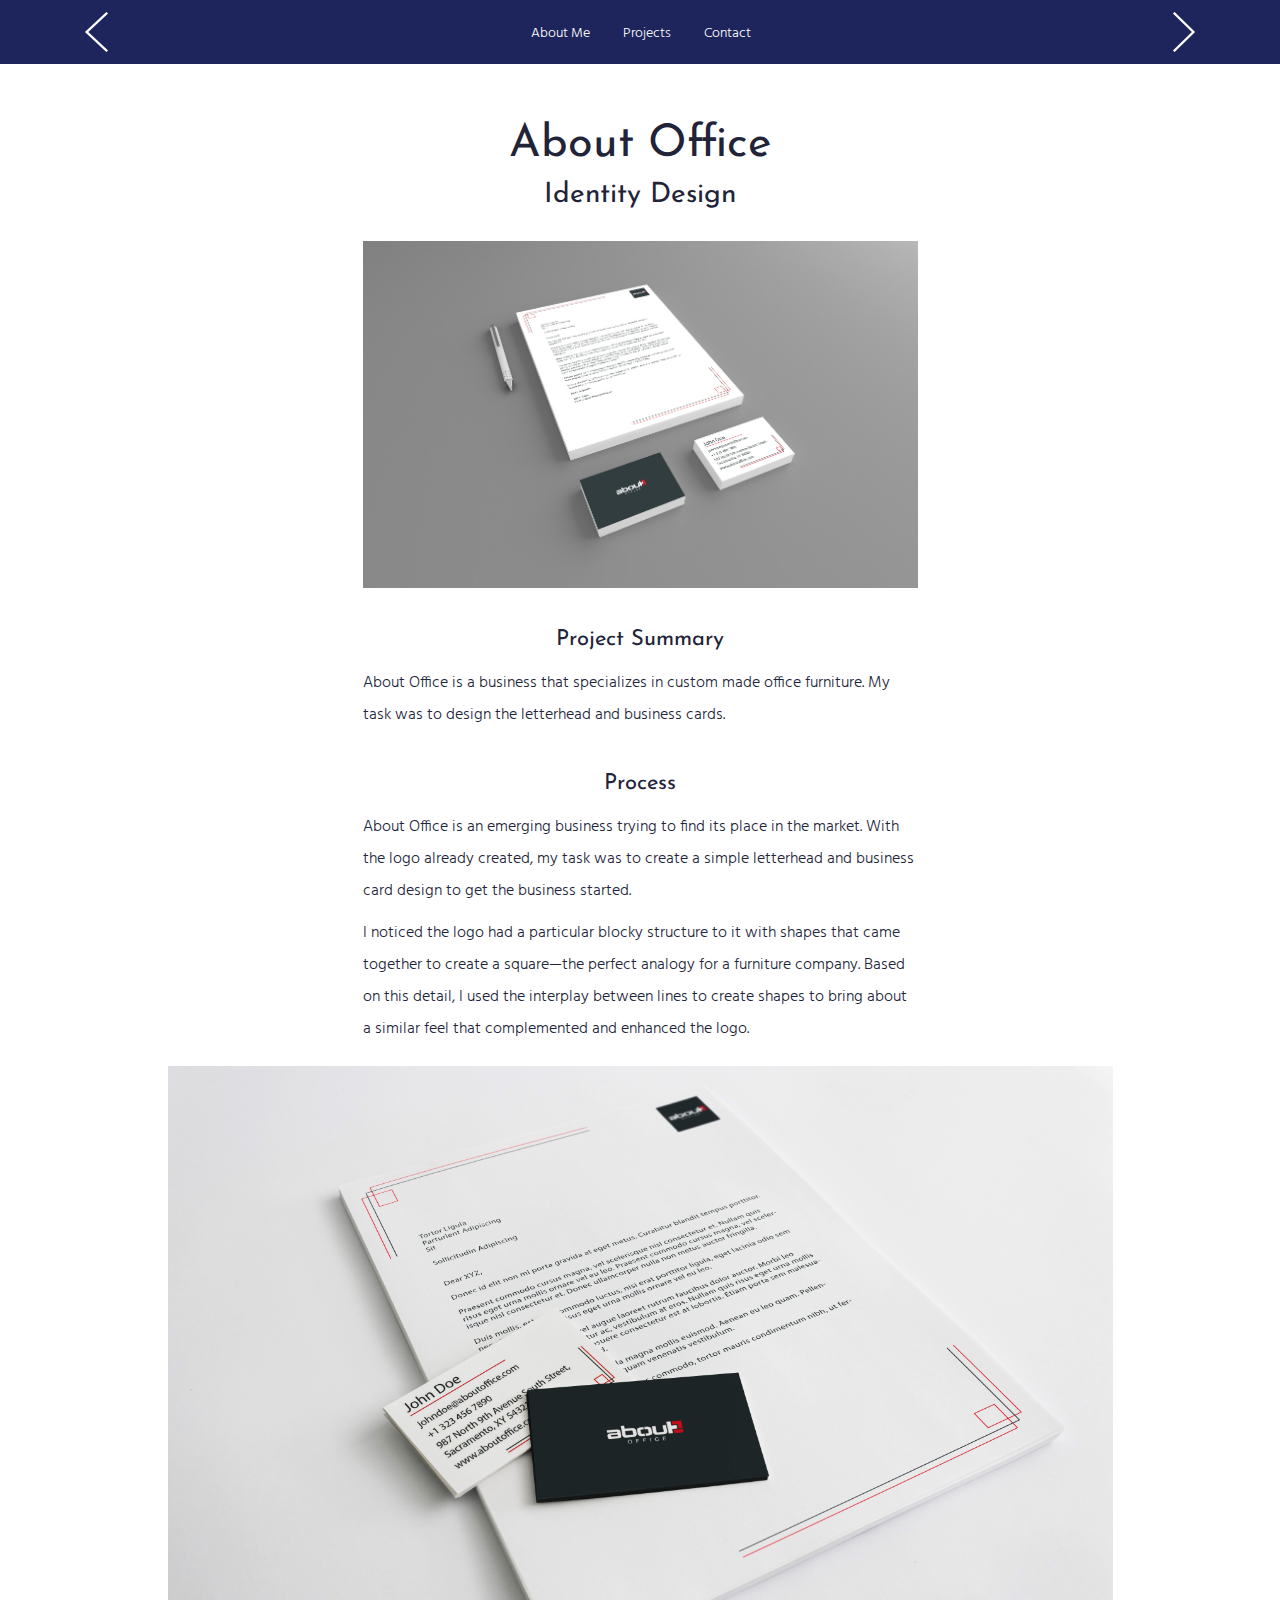
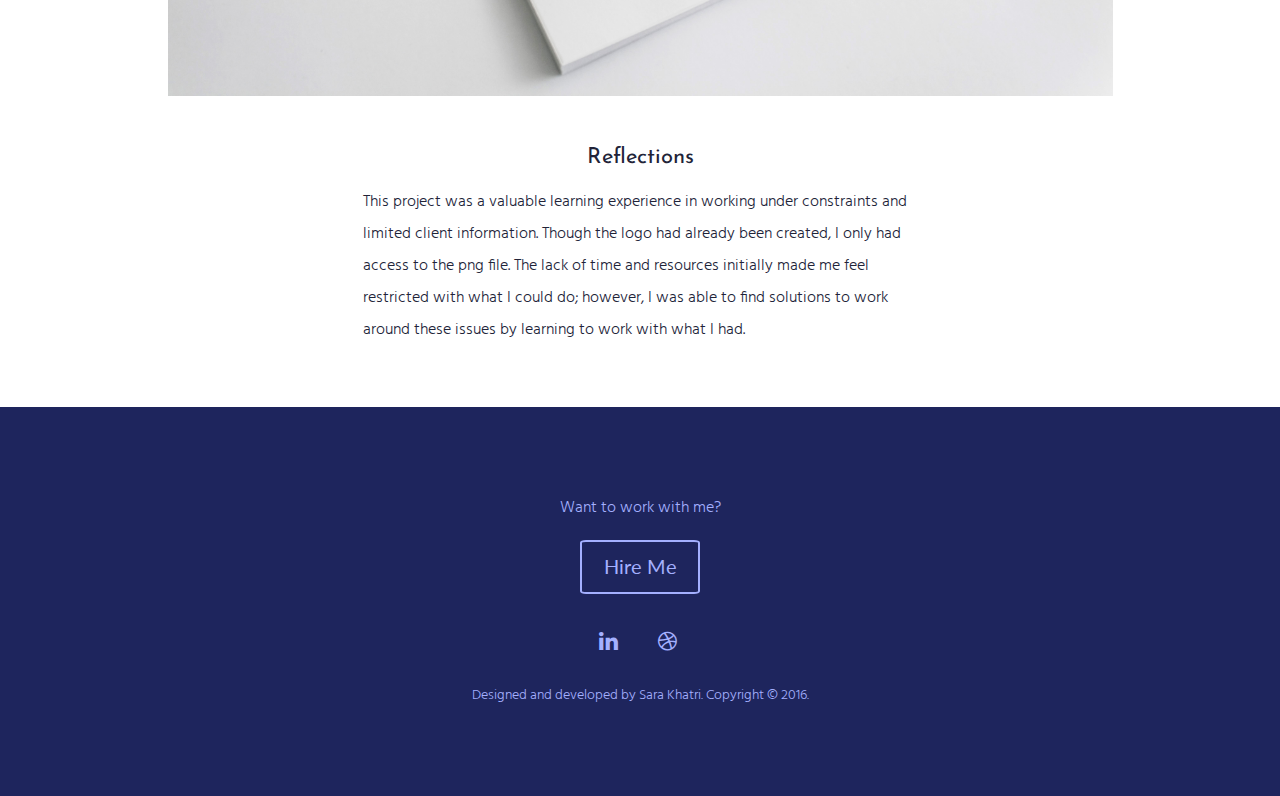
==== about-office.html @ b8f34805 "new project" ====
<!DOCTYPE html>
<html lang="en">

<head>

    <meta charset="utf-8">
    <meta http-equiv="X-UA-Compatible" content="IE=edge">
    <meta name="viewport" content="width=device-width, initial-scale=1">
    <meta name="description" content="Sara Khatri Portfolio">
    <meta name="author" content="Sara Khatri">
    <meta name="keywords" content="mobile design project, web design project, web design, mobile design, UX design, UI design, mobile designer portfolio, web designer portfolio, UX designer portfolio, visual design, branding and identity, product design, UX design, UI design">

    <title>Sara Khatri | About Office</title>

    <!-- Bootstrap Core CSS - Uses Bootswatch Flatly Theme: http://bootswatch.com/flatly/ -->
    <link href="css/bootstrap.min.css" rel="stylesheet">

    <!-- Custom CSS -->
    <link href="css/styles.css" rel="stylesheet">

    <!-- Portfolio Icon
   –––––––––––––––––––––––––––––––––––––––––––––––––– -->
    <link rel="shortcut icon" type="image/x-icon" href="img/favicon.ico">

    <!-- Custom Fonts -->
    <link href="font-awesome/css/font-awesome.min.css" rel="stylesheet" type="text/css">
    <link href='https://fonts.googleapis.com/css?family=Josefin+Sans:400,600,400italic,600italic,700,700italic,300italic,300,100italic,100' rel='stylesheet' type='text/css'>
    <link href='https://fonts.googleapis.com/css?family=Hind:400,300,500,600,700' rel='stylesheet' type='text/css'>

    <!-- HTML5 Shim and Respond.js IE8 support of HTML5 elements and media queries -->
    <!-- WARNING: Respond.js doesn't work if you view the page via file:// -->
    <!--[if lt IE 9]>
        <script src="https://oss.maxcdn.com/libs/html5shiv/3.7.0/html5shiv.js"></script>
        <script src="https://oss.maxcdn.com/libs/respond.js/1.4.2/respond.min.js"></script>
    <![endif]-->

</head>

<body id="page-top">

     <nav class="navbar navbar-default navbar-fixed-top" id="project-nav">
        <div class="container">
            <div class="navbar-inner">
                <ul class="nav pull-left">
                    <li class="next-project">
                        <a href="paycrave.html"><img class="img-responsive" src="img/left-arrow.png"></a>
                    </li>
                </ul>
                <ul class="nav navbar-nav nav-center">
                    <li>
                        <a href="index.html#page-top">About Me</a>
                    </li>
                    <li>
                        <a href="index.html#projects">Projects</a>
                    </li>
                    <li>
                        <a href="#contact">Contact</a>
                    </li>
                </ul>
                <ul class="nav pull-right">
                    <li class="next-project">
                        <a href="jott.ly.html"><img class="img-responsive"src="img/right-arrow.png"></a>
                    </li>
                </ul>
            </div>
        </div>
    </nav>

    <div class="container text-center">
        <h2>About Office</h2>
        <h3>Identity Design</h3>
        <div class="row">
            <div class="center-block col-xs-8 col-sm-6">
                <img class="center-block img-responsive project-intro" src="img/letterhead-mockup.jpg">
            </div>
        </div>
        <h4 class="case-study">Project Summary</h4>
        <div class="row">
            <div class="center-block col-xs-8 col-sm-6">
                <p class="case-study">About Office is a business that specializes in custom made office furniture. My task was to design the letterhead and business cards.</p>
            </div>
        </div>

        <h4 class="case-study">Process</h4>
        <div class="row">
            <div class="center-block col-xs-8 col-sm-6">
                <p class="case-study">About Office is an emerging business trying to find its place in the market. With the logo already created, my task was to create a simple letterhead and business card design to get the business started.</p>
            </div>
        </div>
        <div class="row">
            <div class="center-block col-xs-8 col-sm-6">
                <p class="case-study">I noticed the logo had a particular blocky structure to it with shapes that came together to create a square&mdash;the perfect analogy for a furniture company. Based on this detail, I used the interplay between lines to create shapes to bring about a similar feel that complemented and enhanced the logo.</p>
            </div>
        </div>
        <div class="row">
            <div class="center-block col-xs-10">
                <img class="center-block img-responsive project-work" src="img/AboutOffice.jpg">
            </div>
        </div>
        <h4 class="case-study">Reflections</h4>
        <div class="row">
            <div class="center-block col-xs-8 col-sm-6">
                <p class="case-study">This project was a valuable learning experience in working under constraints and limited client information. Though the logo had already been created, I only had access to the png file. The lack of time and resources initially made me feel restricted with what I could do; however, I was able to find solutions to work around these issues by learning to work with what I had.</p>
            </div>
        </div>
    </div>
    </div>

    <section class="contact-project" id="contact">
    <div class="container text-center">
        <p class="cta">Want to work with me?</p>
        <a class="cta" href="mailto:sara.khatri@outlook.com"><button>Hire Me</button></a>

        <ul class="list-inline">
            <li>
                <a href="https://www.linkedin.com/in/sarakhatri" class="btn-social btn-outline" target="_blank"><i class="fa fa-fw fa-linkedin"></i></a>
            </li>
            <li>
                <a href="https://dribbble.com/sarakhatri" class="btn-social btn-outline" target="_blank"><i class="fa fa-fw fa-dribbble"></i></a>
            </li>
        </ul>

        <p class="footer">Designed and developed by Sara Khatri. Copyright © 2016.</p>
    </div>
    </section>


    <!-- jQuery (necessary for Bootstrap's JavaScript plugins) -->
    <script src="https://ajax.googleapis.com/ajax/libs/jquery/1.11.3/jquery.min.js"></script>

    <!-- Bootstrap Core JavaScript -->
    <script src="js/bootstrap.min.js"></script>

    <!-- Google Analytics -->
    <script>
        (function(i,s,o,g,r,a,m){i['GoogleAnalyticsObject']=r;i[r]=i[r]||function(){
        (i[r].q=i[r].q||[]).push(arguments)},i[r].l=1*new Date();a=s.createElement(o),
        m=s.getElementsByTagName(o)[0];a.async=1;a.src=g;m.parentNode.insertBefore(a,m)
        })(window,document,'script','//www.google-analytics.com/analytics.js','ga');

        ga('create', 'UA-70942438-1', 'auto');
        ga('send', 'pageview');
    </script>
    
</body>
</html>
---- css/styles.css ----
/******* Global Styles: Mobile First *******/

.navbar-default .navbar-nav>li>a:hover {
  color: #39DCBC;
  transition: all .3s ease-in-out;
}

body {
  padding-top: 65px;
}

/* Override Bootstrap float for center alignment */ 
.center-block {
  float: none;
}

/* Fonts */

h1, h2, h3, h4 {
  font-family: Josefin Sans;
  font-weight: 400;
}

h2, h3, h4, p {
  color: #212338;
}

h1 {
  color: #fff;
  margin-top: 35px;
  margin-bottom: 5px;
  font-size: 40px;
}

h2.main {
  color: #39DCBC; /* #91ECCF too light? */
  font-size: 20px;
  margin-top: 0;
  margin-bottom: 15px;
}

h2 {
  font-size: 30px;
  margin-top: 35px;

}

h3 {
  font-size: 18px;
  margin-top: 0;
}

h4 {
  font-size: 16px;
}

.nav>li, p {
  font-family: Hind;
  font-weight: 300; 
  font-size: 12px;
}

p.footer, p.cta, a.cta {
  color: #A4B0FF; 
}

p.footer {
  font-size: 10px;
  margin-bottom: 0;
}

/* Images */
.img-responsive {
  width: 100%;
  max-width: none;
}

/** Contact Section **/
#contact {
  padding-top: 60px;
  padding-bottom: 60px;
}

.contact-project {
  margin-top: 24.5px;
}

p.cta {
  margin-bottom: 20px;
}

/* Hire Me Button */
button {
  border: 2px solid #A4B0FF;
  height: 54px;
  width: 120px;
  border-radius: 5%;
  background-color: #1e255d;
  font-size: 20px;
}

button:hover {
  border: solid 2px #39DCBC;
  color: #1e255d;
  background: #39DCBC;
  transition: all .5s ease-in-out;
}

a.cta:hover {
  text-decoration: none;
}

/* Social Media Icons */
.btn-social {
  display: inline-block;
  width: 45px;
  height: 45px;
  /*border: 2px solid #1e255d;*/
  border-radius: 100%;
  text-align: center;
  font-size: 22px;
  line-height: 43px;
}    

.btn-outline {
  margin-top: 15px;
  /*border: solid 2px #1e255d;*/
  font-size: 22px;
  color: #A4B0FF;
  background: 0 0;
  transition: all .5s ease-in-out;
}

.btn-outline:hover {
    /*border: solid 2px #4dcca3;*/
  color: #1e255d;
  background: #39DCBC;
}

/* Spacing Around Social Media */
#contact ul {
  margin-top: 10px;
  margin-bottom: 22px;
}

/******* Navigation Bars *******/

/** Homepage Nav **/
.navbar-default, #contact {
  background-color: #1e255d;
}

.navbar-header {
  display: inline-block;
}

.navbar-nav>li.homepage, .navbar-nav {
  float: left;
}

.navbar-nav.navbar-right:last-child {
  margin-right: -15px;
}

.navbar-right {
  float: right;
}

.navbar-brand {
  padding-top: 11.5px;
  padding-bottom: 11.5px;
}

/** Project Nav **/
.nav.nav-center {
  display: inline-block;
  left: 0;
  right: 0;
  margin: 0;
  float: none;
}

#project-nav ul {
  display: inline-block;
  margin-top: 0;
}

#project-nav .navbar-nav {
  float: none!important;
}

.nav.nav-center li,.nav.nav-center li  a{
  display:inline;
  float:none;
}

.nav>li.next-project>a {
  padding-top: 12px;
  padding-bottom: 12px;
}

/* iPhone 5 small project nav */
.nav>li.next-project>a {
  padding: 0 0;
}

.nav-center{
  line-height: 2.4;
}

.navbar-inner {
  text-align: center;
  padding: 10px 0; /* remove this .navbar-inner style later */
}


/* Highlight Arrow Background */
.nav>li.next-project>a:hover {
  background-color: #39DCBC;
  transition: all .3s ease-in-out;
} 

/******* Homepage *******/

/* Header Background Color Overlay on Pattern */
.blue-cover {
  background-color: rgba(12, 26, 139, 0.5);
  width: 100%;
  height: 100%;
}

header {
  background-image: url("../img/Sharp_Edges.png");
  background-repeat: repeat;
}

header p {
  padding-bottom: 35px;
}

p.main {
  margin-bottom: 10px;
  line-height: 1.6;
  color: #A4B0FF;
}

p.main a {
  color: #7A89FF;
}

p.main a:hover {
  color: #39DCBC; 
  text-decoration: none;
  -webkit-transition: all ease-in-out .3s;
  -moz-transition: all ease-in-out .3s;
  transition: all ease-in-out .3s;
}

/** Projects Section **/

/* spacing around section */
#projects {
  padding-top: 60px;
  padding-bottom: 30px;
}

/* Project Box */
.portfolio-item {
  right: 0;
  margin-bottom: 30px;
}

/* make whole box a link, don't exceed orignal image size */
.project-link {
  display: block;
  position: relative;
  margin: 0 auto;
  max-width: 485px; 
}


/* Project Hover Elements */
.caption {
  position: absolute;
  width: 100%;
  height: 100%;
  opacity: 0;
  background: rgba(30,37,93,.95);
  -webkit-transition: all ease .5s;
  -moz-transition: all ease .5s;
  transition: all ease .5s;
}

.caption:hover {
  opacity: 1;
}

.caption-content {
    position: absolute;
    top: 42%;
    width: 100%;
    margin-top: -12px;
    text-align: center;
}

.caption-content h4 {
  color: #fff;
}

.caption-content p {
  color: #7A89FF;
}

.caption-content p:hover {
  color: #39DCBC; 
  /*color: #4dcca3;  too bright */
  -webkit-transition: all ease .3s;
  -moz-transition: all ease .3s;
  transition: all ease .3s;
}

/******* Project Pages *******/

p.case-study {
  text-align: left;
  line-height: 2;
}

a h4 {
  color: #4dcca3;
}

h4.case-study {
  margin-top: 30px;
  margin-bottom: 15px;
}

img.project-intro {
  margin-top: 15px;
  margin-bottom: 10px;
}

img.project-work {
  margin-bottom: 10.5px;
}

@media (min-width: 480px) {

/* Remove iPhone 5 small project nav styles*/
.nav>li.next-project>a {
  padding: 12px 15px;
}

.nav-center{
  line-height: 4;
}

.nav>li, p { 
  font-size: 14px;
}

.navbar-inner {
  padding: 0 0; 
}
/**/

p.footer {
  font-size: 12px;
}

h3 {
  font-size: 20px;
}

h4 {
  font-size: 18px;
}

}

@media (min-width: 768px) {

body {
  padding-top: 60px;
}  

.caption-content h4 {
  font-size: 30px;
}

header p {
  padding-bottom: 50px;
}

img.project-intro {
  margin-top: 20px;
}

img.project-work {
  margin-top: 10px;
  margin-bottom: 20.5px;
}

h1 {
  font-size: 72px;
  margin-top: 50px;
}

h2.main {
  font-size: 30px;
}

}

@media (min-width: 992px) {

#contact {
  padding-top: 90px;
  padding-bottom: 90px;
}

#projects {
  padding-top: 90px;
  padding-bottom: 60px;
}

h1 {
  margin-top: 100px;
}

header p {
  padding-bottom: 100px;
}

}

@media (min-width: 1200px) {

h1 {
  margin-top: 150px;
}

header p {
  padding-bottom: 150px;
}

h2 {
  font-size: 45px;
  margin-top: 60px;
}

h3 {
  font-size: 28px;
}

h4 {
  font-size: 22px;
}

li, p {
  font-size: 16px;
}

p.footer {
  font-size: 14px;
}

.contact-project {
  margin-top: 50.5px;
}

}
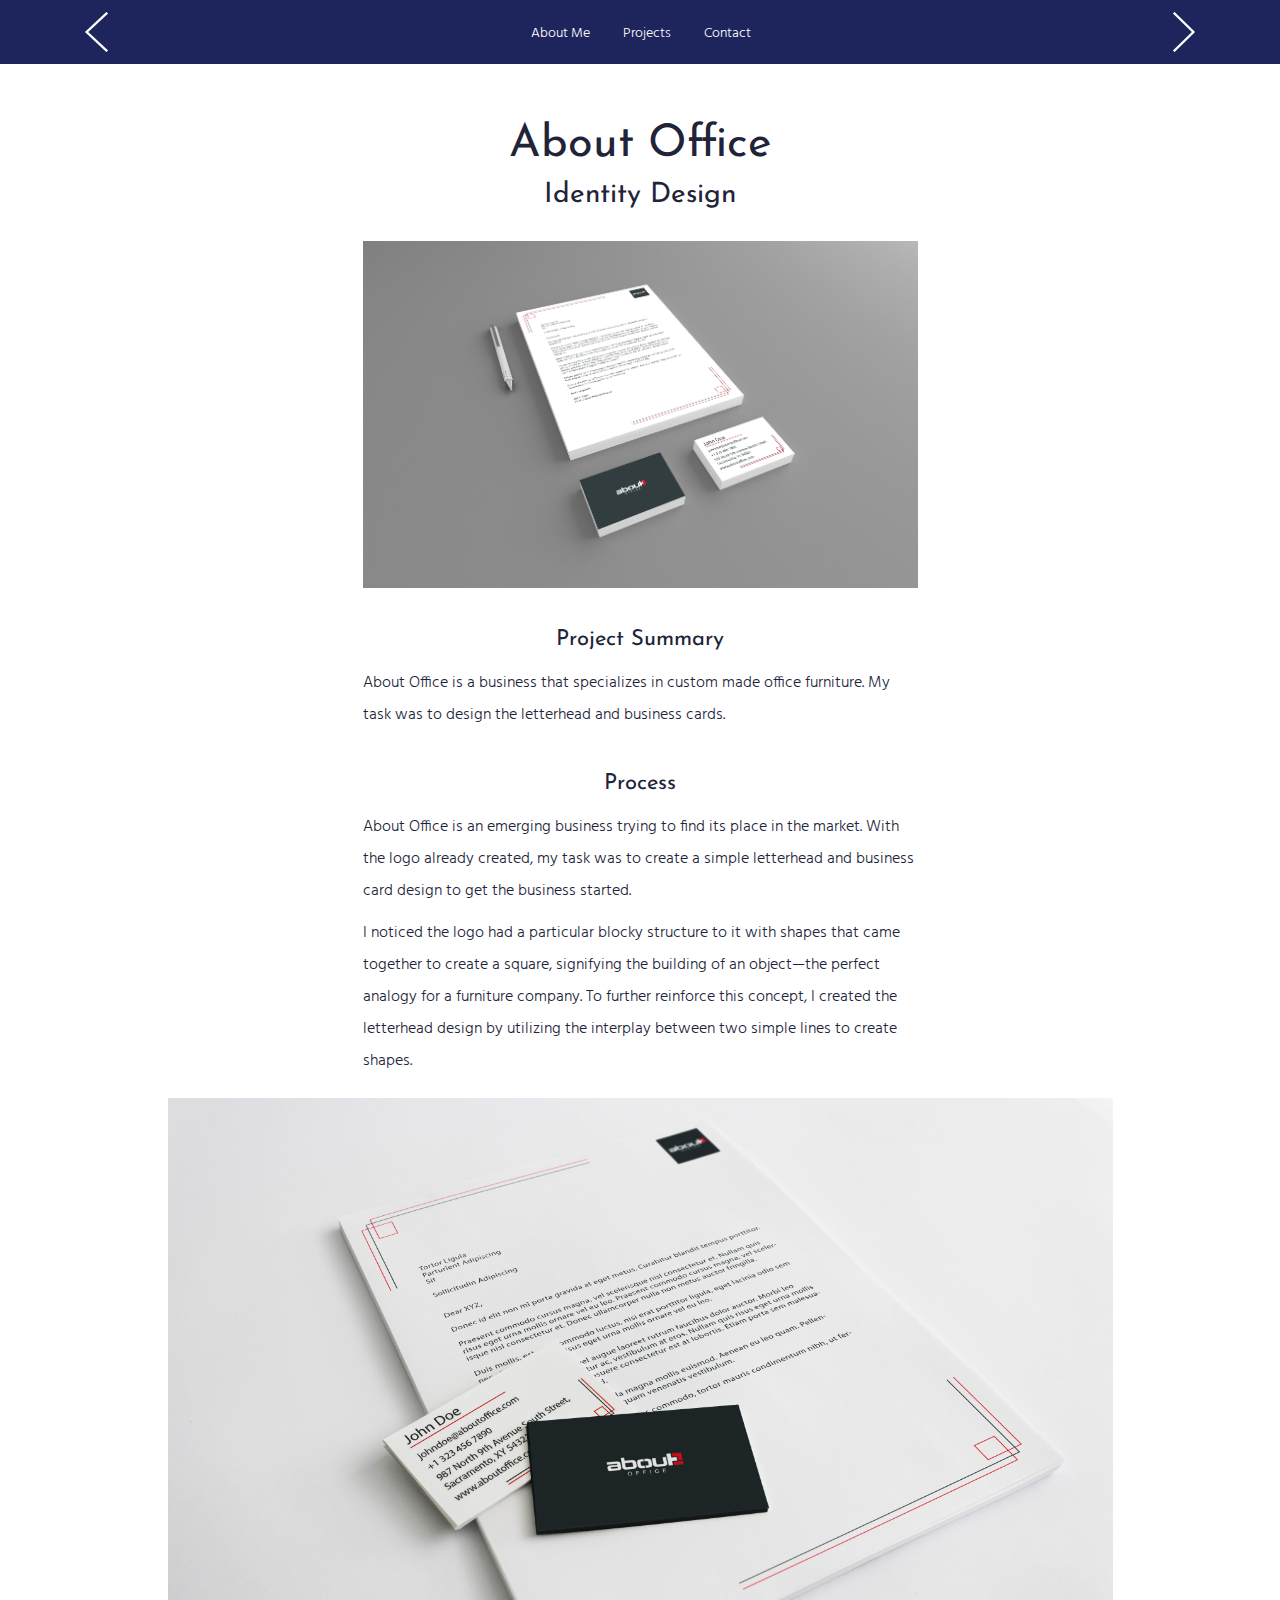
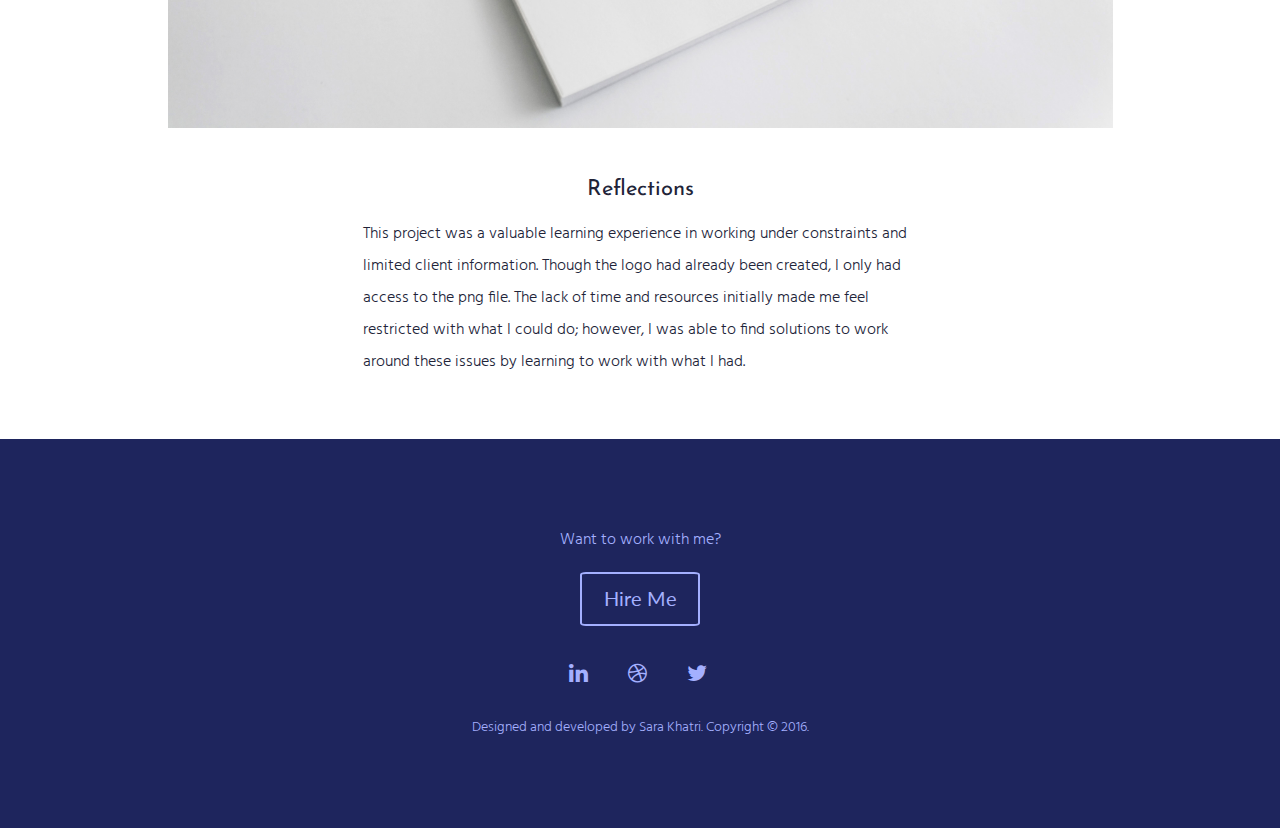
==== commit 494dc41a: "twitter" ====
--- a/about-office.html
+++ b/about-office.html
@@ -43,7 +43,7 @@
             <div class="navbar-inner">
                 <ul class="nav pull-left">
                     <li class="next-project">
-                        <a href="paycrave.html"><img class="img-responsive" src="img/left-arrow.png"></a>
+                        <a href="paycrave-showcase.html"><img class="img-responsive" src="img/left-arrow.png"></a>
                     </li>
                 </ul>
                 <ul class="nav navbar-nav nav-center">
@@ -89,7 +89,7 @@
         </div>
         <div class="row">
             <div class="center-block col-xs-8 col-sm-6">
-                <p class="case-study">I noticed the logo had a particular blocky structure to it with shapes that came together to create a square&mdash;the perfect analogy for a furniture company. Based on this detail, I used the interplay between lines to create shapes to bring about a similar feel that complemented and enhanced the logo.</p>
+                <p class="case-study">I noticed the logo had a particular blocky structure to it with shapes that came together to create a square, signifying the building of an object&mdash;the perfect analogy for a furniture company. To further reinforce this concept, I created the letterhead design by utilizing the interplay between two simple lines to create shapes.</p>
             </div>
         </div>
         <div class="row">
@@ -118,6 +118,9 @@
             <li>
                 <a href="https://dribbble.com/sarakhatri" class="btn-social btn-outline" target="_blank"><i class="fa fa-fw fa-dribbble"></i></a>
             </li>
+            <li>
+                <a href="https://twitter.com/skuxdesigner" class="btn-social btn-outline" target="_blank"><i class="fa fa-fw fa-twitter"></i></a>
+            </li>
         </ul>
 
         <p class="footer">Designed and developed by Sara Khatri. Copyright © 2016.</p>
